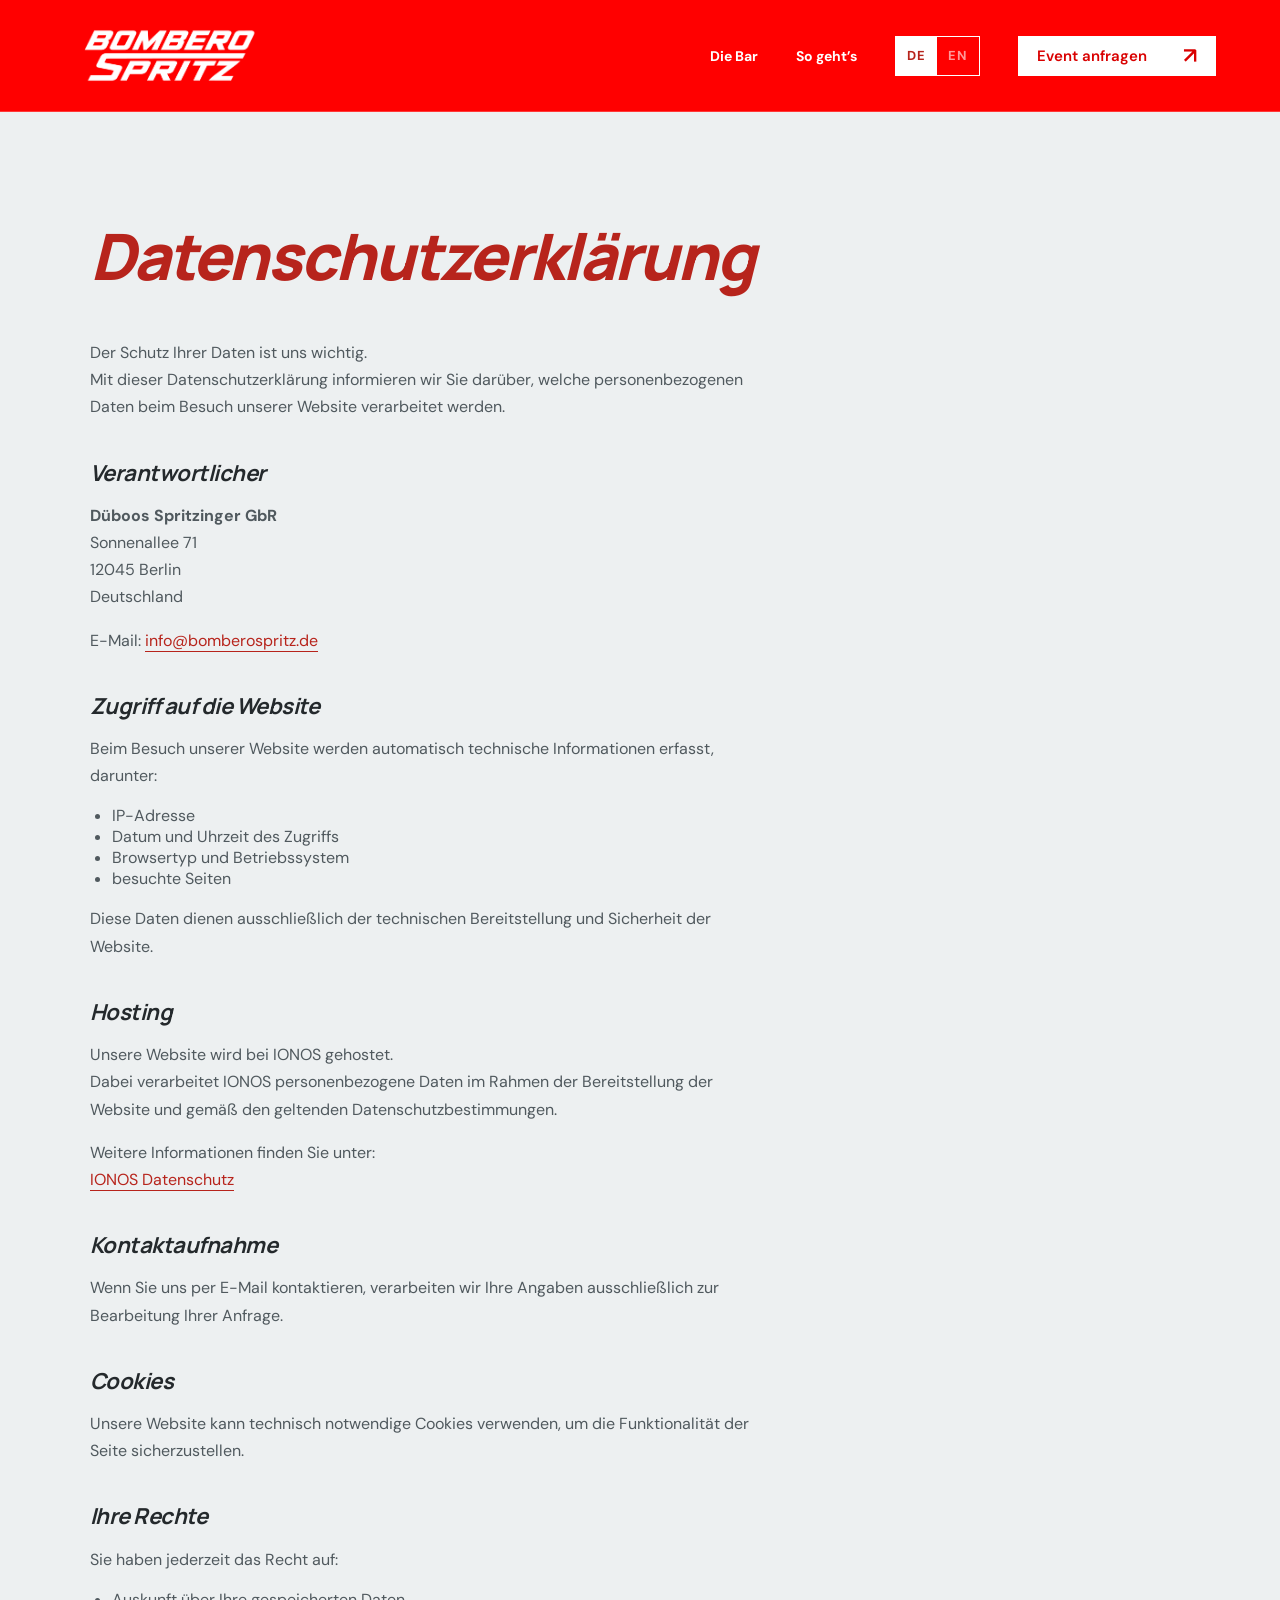
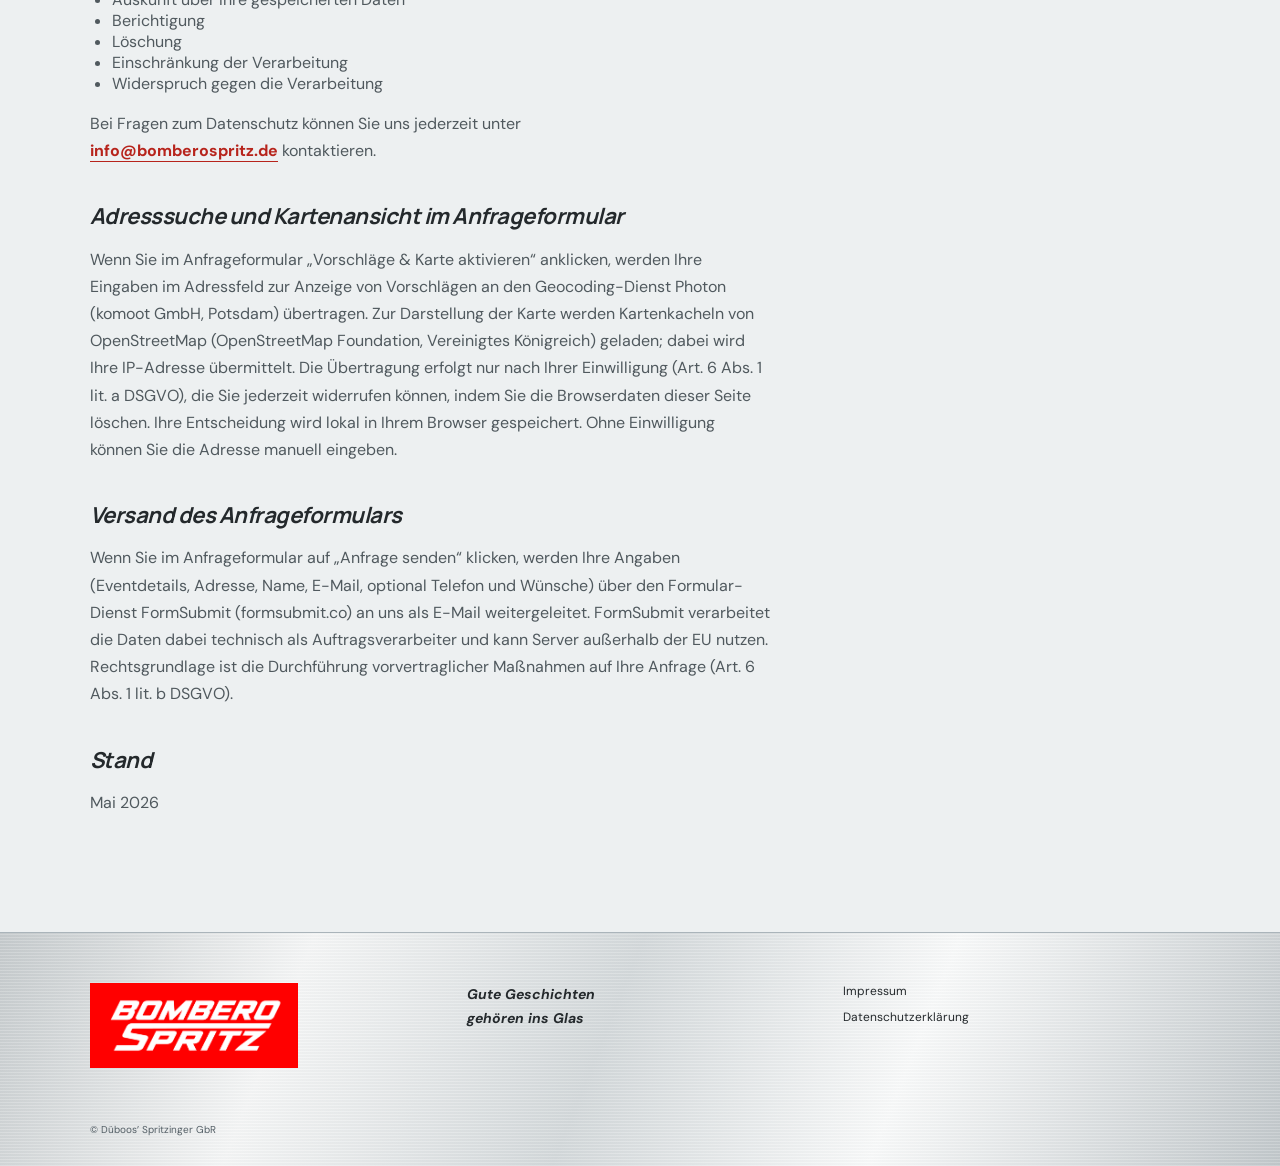
==== datenschutz.html @ acf0a29e "Initial commit: Bombero Spritz website Co-authored-by: Copilot <223556219+Copilot@users.noreply.gith" ====
<!doctype html>
<html lang="de">

<head>
    <meta charset="utf-8">
    <meta name="viewport" content="width=device-width,initial-scale=1">
    <title>
        Datenschutzerklärung — Bombero Spritz
    </title>
    <meta name="description" content="Datenschutzerklärung von Bombero Spritz, Düboos Spritzinger GbR, Berlin.">
    <link rel="stylesheet" href="style.css">
</head>

<body>
    <header>
        <a class="brand" href="index.html" aria-label="Bombero Spritz Startseite"><img src="assets/logo.png" alt="Bombero Spritz" width="911" height="371"></a>
        <nav aria-label="Hauptnavigation">
            <a href="index.html#bar">Die Bar</a><a href="index.html#ablauf">So geht’s</a><div class="lang-switch" role="group" aria-label="Sprache / Language"><button type="button" data-lang="de" lang="de" aria-pressed="true">DE</button><button type="button" data-lang="en" lang="en" aria-pressed="false">EN</button></div><a class="button small" href="index.html#event">Event anfragen <span>↗</span></a>
        </nav>
    </header>
    <main>
        <section class="legal section">
            <h1>
                Datenschutzerklärung
            </h1>
            <p>
                Der Schutz Ihrer Daten ist uns wichtig.<br>Mit dieser Datenschutzerklärung informieren wir Sie darüber, welche personenbezogenen Daten beim Besuch unserer Website verarbeitet werden.
            </p>
            <h2>
                Verantwortlicher
            </h2>
            <p data-i18n-skip>
                <strong>Düboos Spritzinger GbR</strong><br>Sonnenallee 71<br>12045 Berlin<br>Deutschland
            </p>
            <p>
                E-Mail: <a href="mailto:info@bomberospritz.de" data-i18n-skip>info@bomberospritz.de</a>
            </p>
            <h2>
                Zugriff auf die Website
            </h2>
            <p>
                Beim Besuch unserer Website werden automatisch technische Informationen erfasst, darunter:
            </p>
            <ul>
                <li>IP-Adresse</li>
                <li>Datum und Uhrzeit des Zugriffs</li>
                <li>Browsertyp und Betriebssystem</li>
                <li>besuchte Seiten</li>
            </ul>
            <p>
                Diese Daten dienen ausschließlich der technischen Bereitstellung und Sicherheit der Website.
            </p>
            <h2>
                Hosting
            </h2>
            <p>
                Unsere Website wird bei IONOS gehostet.<br>Dabei verarbeitet IONOS personenbezogene Daten im Rahmen der Bereitstellung der Website und gemäß den geltenden Datenschutzbestimmungen.
            </p>
            <p>
                Weitere Informationen finden Sie unter:<br><a href="https://www.ionos.de/terms-gtc/datenschutzerklaerung/" target="_blank" rel="noopener">IONOS Datenschutz</a>
            </p>
            <h2>
                Kontaktaufnahme
            </h2>
            <p>
                Wenn Sie uns per E-Mail kontaktieren, verarbeiten wir Ihre Angaben ausschließlich zur Bearbeitung Ihrer Anfrage.
            </p>
            <h2>
                Cookies
            </h2>
            <p>
                Unsere Website kann technisch notwendige Cookies verwenden, um die Funktionalität der Seite sicherzustellen.
            </p>
            <h2>
                Ihre Rechte
            </h2>
            <p>
                Sie haben jederzeit das Recht auf:
            </p>
            <ul>
                <li>Auskunft über Ihre gespeicherten Daten</li>
                <li>Berichtigung</li>
                <li>Löschung</li>
                <li>Einschränkung der Verarbeitung</li>
                <li>Widerspruch gegen die Verarbeitung</li>
            </ul>
            <p>
                Bei Fragen zum Datenschutz können Sie uns jederzeit unter<br><strong><a href="mailto:info@bomberospritz.de" data-i18n-skip>info@bomberospritz.de</a></strong> kontaktieren.
            </p>
            <h2>
                Adresssuche und Kartenansicht im Anfrageformular
            </h2>
            <p>
                Wenn Sie im Anfrageformular „Vorschläge &amp; Karte aktivieren“ anklicken, werden Ihre Eingaben im Adressfeld zur Anzeige von Vorschlägen an den Geocoding-Dienst Photon (komoot GmbH, Potsdam) übertragen. Zur Darstellung der Karte werden Kartenkacheln von OpenStreetMap (OpenStreetMap Foundation, Vereinigtes Königreich) geladen; dabei wird Ihre IP-Adresse übermittelt. Die Übertragung erfolgt nur nach Ihrer Einwilligung (Art. 6 Abs. 1 lit. a DSGVO), die Sie jederzeit widerrufen können, indem Sie die Browserdaten dieser Seite löschen. Ihre Entscheidung wird lokal in Ihrem Browser gespeichert. Ohne Einwilligung können Sie die Adresse manuell eingeben.
            </p>
            <h2>
                Versand des Anfrageformulars
            </h2>
            <p>
                Wenn Sie im Anfrageformular auf „Anfrage senden“ klicken, werden Ihre Angaben (Eventdetails, Adresse, Name, E-Mail, optional Telefon und Wünsche) über den Formular-Dienst FormSubmit (formsubmit.co) an uns als E-Mail weitergeleitet. FormSubmit verarbeitet die Daten dabei technisch als Auftragsverarbeiter und kann Server außerhalb der EU nutzen. Rechtsgrundlage ist die Durchführung vorvertraglicher Maßnahmen auf Ihre Anfrage (Art. 6 Abs. 1 lit. b DSGVO).
            </p>
            <h2>
                Stand
            </h2>
            <p>
                Mai 2026
            </p>
        </section>
    </main>
    <footer>
        <a class="brand" href="index.html"><img src="assets/logo.png" alt="Bombero Spritz" width="911" height="371"></a>
        <p>
            Gute Geschichten<br>gehören ins Glas
        </p>
        <div class="footer-links"><a href="impressum.html">Impressum</a><a href="datenschutz.html">Datenschutzerklärung</a></div><small>© Düboos’ Spritzinger GbR</small>
    </footer>
    <script src="i18n.js"></script>
</body>

</html>
---- style.css ----
@import url('https://fonts.googleapis.com/css2?family=DM+Sans:wght@400;500;600;700&family=Manrope:wght@500;600;700;800&display=swap');
:root {
  --red: #ba3227;
  --cream: #f6f3ea;
  --ink: #292923;
  --line: #d8d5cc;
}

* {
  box-sizing: border-box;
}

html {
  scroll-behavior: smooth;
  scroll-padding-top: 100px;
}

body {
  margin: 0;
  background: var(--cream);
  color: var(--ink);
  font-family: 'DM Sans', Arial, sans-serif;
}

a {
  color: inherit;
  text-decoration: none;
}

button, input, select, textarea {
  font: inherit;
}

button, a, input, select, textarea, summary {
  -webkit-tap-highlight-color: transparent;
}

a:focus-visible, button:focus-visible, summary:focus-visible {
  outline: 3px solid #276d89;
  outline-offset: 6px;
}

header {
  height: 104px;
  display: flex;
  align-items: center;
  justify-content: space-between;
  padding: 0 5%;
  border-bottom: 1px solid var(--line);
}

.brand {
  font-family: Georgia, serif;
  font-size: 38px;
  letter-spacing: -2px;
  font-weight: bold;
  color: var(--red);
  line-height: .85;
}

.brand span {
  display: block;
  font-family: 'DM Sans', sans-serif;
  font-size: 10px;
  letter-spacing: 3px;
  margin-top: 12px;
  text-align: center;
}

nav {
  display: flex;
  align-items: center;
  gap: 38px;
  font-size: 14px;
}

.button {
  display: inline-flex;
  gap: 36px;
  justify-content: space-between;
  align-items: center;
  padding: 18px 24px;
  background: var(--red);
  color: white;
  border: 0;
  cursor: pointer;
  font-weight: 600;
  font-size: 15px;
  transition: background .2s;
}

.button:hover {
  background: #93271e;
}

.button span {
  font-size: 22px;
  line-height: 1;
}

.button.small {
  padding: 14px 18px;
}

.hero {
  display: grid;
  grid-template-columns: 1fr 1fr;
  min-height: 660px;
}

.hero-copy {
  padding: 64px 8% 52px 10%;
}

.eyebrow {
  font-size: 11px;
  letter-spacing: 2px;
  font-weight: 700;
  margin: 0 0 28px;
}

.hero h1 {
  font-family: 'Manrope', Arial, sans-serif;
  font-size: clamp(48px,5.2vw,83px);
  letter-spacing: -4px;
  font-weight: 600;
  line-height: 1.05;
  margin: 0 0 30px;
  color: var(--red);
}

em {
  font-family: Georgia, serif;
  font-weight: 400;
}

.intro {
  line-height: 1.7;
  font-size: 16px;
  margin-bottom: 28px;
}

.note {
  font-size: 11px;
  margin-top: 22px;
  letter-spacing: 1px;
}

.hero-photo {
  position: relative;
  min-height: 620px;
  overflow: hidden;
}

.hero-photo>img {
  width: 100%;
  height: 100%;
  position: absolute;
  object-fit: cover;
  object-position: 52% center;
  border: 1px solid #000;
}

.photo-label {
  position: absolute;
  bottom: 28px;
  left: 28px;
  color: white;
  letter-spacing: 2px;
  line-height: 1.6;
  font-size: 10px;
  text-shadow: 0 1px 8px #000;
  background: #2728209c;
  padding: 12px;
}

.roundel {
  position: absolute;
  top: 32px;
  right: 30px;
  width: 108px;
  height: 108px;
  display: flex;
  flex-direction: column;
  align-items: center;
  justify-content: center;
  border-radius: 50%;
  background: var(--cream);
  color: var(--red);
  transform: rotate(13deg);
  font-size: 12px;
  letter-spacing: 1px;
}

.ticker {
  overflow: hidden;
  white-space: nowrap;
  padding: 22px 0;
  background: var(--red);
  color: var(--cream);
  font-size: 20px;
  letter-spacing: 2px;
  font-weight: 600;
}

.ticker span {
  margin: 0 40px;
}

.section {
  padding: 100px 7%;
}

h2 {
  font-family: Manrope, Arial, sans-serif;
  font-size: clamp(34px,3.8vw,56px);
  letter-spacing: -2px;
  line-height: 1.15;
  font-weight: 600;
  margin: 0 0 30px;
}

h3 {
  font-size: 23px;
  letter-spacing: -.6px;
  font-weight: 500;
}

p {
  line-height: 1.7;
}

.story {
  display: grid;
  grid-template-columns: 1fr 1fr;
  gap: 10%;
  align-items: center;
}

.story-photo {
  height: 490px;
  overflow: hidden;
}

.story-photo img {
  height: 100%;
  width: 100%;
  object-fit: cover;
}

.story p:not(.eyebrow) {
  max-width: 480px;
  color: #5b5b52;
}

.text-link {
  display: inline-flex;
  gap: 40px;
  margin-top: 20px;
  border-bottom: 1px solid var(--red);
  padding-bottom: 8px;
  color: var(--red);
}

.process {
  background: #eae8de;
}

.section-heading {
  display: flex;
  justify-content: space-between;
  align-items: start;
}

.section-heading h2 {
  width: 54%;
}

.steps {
  display: grid;
  grid-template-columns: repeat(3,1fr);
  gap: 48px;
  margin-top: 32px;
}

.steps article {
  border-top: 1px solid #b7b8ac;
  padding-top: 24px;
}

.steps article>span {
  font-size: 10px;
  letter-spacing: 1.5px;
  color: var(--red);
}

.steps p {
  font-size: 14px;
  color: #5b5b52;
  max-width: 280px;
}

.booking {
  display: grid;
  grid-template-columns: .85fr 1.15fr;
  gap: 9%;
  background: var(--red);
  color: var(--cream);
}

.booking h2 {
  font-size: clamp(48px,5vw,76px);
}

.booking-intro>p:not(.eyebrow) {
  max-width: 340px;
}

.contact {
  margin-top: 60px;
  display: flex;
  flex-direction: column;
  gap: 12px;
}

.contact span {
  font-size: 10px;
  letter-spacing: 1.5px;
}

.contact a {
  font-size: 16px;
}

form {
  background: var(--cream);
  padding: 36px;
  color: var(--ink);
  align-self: start;
}

.form-top {
  display: flex;
  justify-content: space-between;
  gap: 12px;
  font-size: 10px;
  border-bottom: 1px solid var(--line);
  padding-bottom: 20px;
}

.form-top span:first-child {
  letter-spacing: 1.5px;
  color: var(--red);
}

form h3 {
  margin: 26px 0;
}

.fields {
  display: grid;
  grid-template-columns: 1fr 1fr;
  gap: 20px;
}

label {
  display: block;
  font-size: 12px;
  font-weight: 600;
  margin-bottom: 20px;
}

.fields label {
  margin-bottom: 0;
}

input, select, textarea {
  display: block;
  width: 100%;
  margin-top: 9px;
  border: 1px solid #c9c8bd;
  background: transparent;
  border-radius: 0;
  color: var(--ink);
  padding: 13px 10px;
  font-size: 14px;
}

input:focus, select:focus, textarea:focus {
  outline: 2px solid var(--red);
  outline-offset: 1px;
}

textarea {
  resize: vertical;
}

form .fields+label {
  margin-top: 22px;
}

.optional {
  font-weight: 400;
  color: #75756b;
}

.full {
  grid-column: 1/-1;
}

form .button {
  width: 100%;
  font-size: 13px;
  padding: 16px 18px;
}

.form-note {
  font-size: 11px;
  color: #626258;
  line-height: 1.7;
  margin: 16px 0 0;
}

.back {
  display: block;
  border: 0;
  background: none;
  color: var(--red);
  padding: 20px 0 0;
  cursor: pointer;
  font-size: 12px;
}

.summary {
  padding: 16px;
  background: #eae8de;
  font-size: 13px;
  line-height: 1.7;
  margin-top: 24px;
  white-space: pre-line;
}

#step-two .button {
  margin-top: 20px;
}

#status {
  font-size: 12px;
}

[hidden] {
  display: none!important;
}

.faq {
  display: grid;
  grid-template-columns: 1fr 2fr;
  gap: 40px;
}

.faq details {
  border-bottom: 1px solid var(--line);
  padding: 22px 0;
}

.faq details:first-child {
  border-top: 1px solid var(--line);
}

summary {
  cursor: pointer;
  font-size: 18px;
}

.faq details p {
  font-size: 14px;
  max-width: 650px;
  color: #626258;
}

footer {
  border-top: 1px solid var(--line);
  padding: 50px 7% 30px;
  display: grid;
  grid-template-columns: 1fr 1fr 1fr;
  gap: 30px;
  align-items: start;
}

footer p {
  margin: 0;
  font-size: 14px;
}

footer>a:not(.brand) {
  font-size: 12px;
}

footer small {
  grid-column: 1/-1;
  font-size: 10px;
  color: #77776d;
  margin-top: 25px;
}

@media (min-width:1600px) {
  body {
    max-width: 1800px;
    margin: auto;
  }
}

@media (max-width:800px) {
  header {
    height: 84px;
    padding: 0 6%;
  }
  .brand {
    font-size: 30px;
  }
  nav {
    gap: 10px;
  }
  nav>a:not(.button) {
    display: none;
  }
  .button.small {
    font-size: 12px;
    padding: 12px;
    gap: 15px;
  }
  .hero {
    grid-template-columns: 1fr;
  }
  .hero-copy {
    padding: 45px 7%;
  }
  .hero h1 {
    font-size: 58px;
    letter-spacing: -3px;
  }
  .hero-photo {
    min-height: 460px;
  }
  .hero-photo>img {
    object-position: center;
  }
  .section {
    padding: 65px 7%;
  }
  .story {
    grid-template-columns: 1fr;
    gap: 36px;
  }
  .story-photo {
    height: 380px;
  }
  .story h2 {
    font-size: 37px;
  }
  .section-heading {
    display: block;
  }
  .section-heading h2 {
    width: 100%;
  }
  .steps {
    grid-template-columns: 1fr;
    gap: 24px;
  }
  .steps p {
    max-width: none;
  }
  .booking {
    grid-template-columns: 1fr;
    gap: 40px;
  }
  .booking h2 {
    font-size: 56px;
  }
  .contact {
    margin-top: 30px;
  }
  form {
    padding: 25px;
  }
  .faq {
    grid-template-columns: 1fr;
    gap: 0;
  }
  footer {
    grid-template-columns: 1fr 1fr;
  }
  footer>a:not(.brand) {
    grid-column: 1/-1;
  }
  .fields {
    gap: 16px 12px;
  }
  .form-top {
    font-size: 9px;
  }
  .ticker {
    font-size: 15px;
  }
  .eyebrow {
    font-size: 10px;
  }
  .intro br {
    display: none;
  }
}

@media (prefers-reduced-motion:reduce) {
  html {
    scroll-behavior: auto;
  }
  * {
    transition: none!important;
  }
}

/* Stainless steel and fire-engine enamel */
:root {
  --red: #b7241c;
  --cream: #f1f2f2;
  --ink: #24292c;
  --line: #bdc2c5;
  --steel: repeating-linear-gradient(0deg,rgba(255,255,255,.16) 0,rgba(255,255,255,.16) 1px,rgba(52,65,73,.025) 1px,rgba(52,65,73,.025) 3px), linear-gradient(112deg,#c6cbcd 0%,#f5f6f6 23%,#d4d9db 47%,#f9fafa 70%,#c2c8cb 100%);
}

body {
  background: #edf0f1;
}

header {
  height: 112px;
  background: var(--steel);
  border-bottom: 1px solid #a7afb3;
  box-shadow: 0 1px 0 #fff inset;
}

.brand {
  display: block;
  width: 190px;
  line-height: 0;
  letter-spacing: normal;
}

.brand img {
  display: block;
  width: 100%;
  height: auto;
}

.hero-copy {
  background: var(--steel);
  border-bottom: 1px solid #b4bdc2;
}

.hero h1 {
  font-weight: 700;
  letter-spacing: -3.8px;
  color: #ac211b;
}

em {
  font-family: 'Manrope', Arial, sans-serif;
  font-style: normal;
  font-weight: 700;
}

.button {
  background: linear-gradient(170deg,#ce3026,#a91e18);
  border: 1px solid #9c201b;
  box-shadow: inset 0 1px 0 #ffffff38, 0 2px 3px #20252914;
}

.button:hover {
  background: linear-gradient(170deg,#b12620,#8e1a15);
}

.roundel {
  border-radius: 4px;
  width: 106px;
  height: 106px;
  background: var(--steel);
  color: #a31e18;
  border: 1px solid #a6adb0;
  transform: rotate(0);
  box-shadow: 0 5px 18px #0002, inset 0 0 0 5px #ffffff45;
  font-weight: 700;
  font-size: 11px;
}

.photo-label {
  background: #242a2cdd;
  border: 1px solid #ffffff50;
}

.ticker {
  background: linear-gradient(180deg,#c02b22,#a71f19);
  border-top: 1px solid #de5449;
  border-bottom: 1px solid #8f1d18;
  font-size: 16px;
  padding: 20px 0;
}

.story {
  background: #f2f4f4;
}

.story-photo {
  padding: 8px;
  background: var(--steel);
  box-shadow: 0 0 0 1px #b9c1c5, 0 12px 32px #22292e14;
}

.story p:not(.eyebrow), .steps p, .faq details p {
  color: #50595e;
}

.process {
  background: var(--steel);
  border-top: 1px solid #b6bec2;
  border-bottom: 1px solid #aeb6bb;
}

.steps article {
  border-color: #9da9b0;
}

.booking {
  background: linear-gradient(125deg,#a21d18,#c82e24 60%,#aa211b);
  border-top: 1px solid #e44c42;
}

.booking h2 {
  font-weight: 600;
}

.booking h2 em {
  color: #e5e9eb;
}

.booking form {
  background: var(--steel);
  border: 1px solid #fff9;
  box-shadow: 0 18px 45px #49120f40, inset 0 0 0 6px #ffffff38;
}

.form-top {
  border-color: #adb7bc;
}

.summary {
  background: #e2e7e9;
  border: 1px solid #bbc5cb;
  box-shadow: inset 0 1px 3px #35404b0c;
}

input, select, textarea {
  background: #fafbfb;
  border-color: #a9b4ba;
  box-shadow: inset 0 1px 2px #2636400d;
}

.optional, .form-note {
  color: #535f66;
}

.faq {
  background: #f0f3f4;
}

footer {
  background: var(--steel);
  border-top: 1px solid #aab4ba;
}

footer small {
  color: #535e65;
}

.text-link {
  font-weight: 600;
}

.contact span {
  color: #f2d5d3;
}

@media (max-width:800px) {
  header {
    height: 94px;
  }
  .brand {
    width: 150px;
  }
  .hero h1 {
    font-size: 55px;
    letter-spacing: -3px;
  }
  .hero-copy {
    padding: 42px 7%;
  }
  .booking form {
    padding: 26px;
  }
  .button.small {
    padding: 12px 10px;
    gap: 12px;
  }
  footer .brand {
    width: 160px;
  }
}

@media (max-width:380px) {
  .brand {
    width: 128px;
  }
  .hero h1 {
    font-size: 47px;
  }
  .button.small {
    font-size: 11px;
  }
}

/* Original logo direction: vivid red, white, forward-leaning type. */
header {
  background: #ff0000;
  border-bottom: 1px solid #ffffff38;
  box-shadow: none;
  color: #fff;
}

.brand {
  width: 208px;
}

nav>a:not(.button) {
  font-weight: 700;
}

header .button {
  background: #fff;
  color: #d90000;
  border-color: #fff;
  box-shadow: none;
}

header .button:hover {
  background: #e9edef;
}

.hero-copy {
  background: #ff0000;
  color: #fff;
  border-bottom: 0;
}

.hero h1 {
  color: #fff;
  text-transform: uppercase;
  font-family: 'Manrope', Arial, sans-serif;
  font-weight: 800;
  font-style: italic;
  font-size: clamp(40px,4.25vw,68px);
  letter-spacing: -2.5px;
  line-height: 1.08;
}

.hero .button {
  background: #fff;
  color: #d90000;
  border: 1px solid #fff;
  box-shadow: none;
}

.hero .button:hover {
  background: #e9edef;
}

.hero .eyebrow {
  color: #fff;
}

.hero .note {
  color: #fff;
}

.ticker {
  background: #d90000;
  border-top: 1px solid #ffffff38;
  border-bottom: 0;
  font-style: italic;
  font-weight: 800;
}

.section h2 {
  font-weight: 800;
  font-style: italic;
}

.booking {
  background: #e50909;
}

.booking h2 em {
  color: #fff;
}

footer .brand {
  background: #ff0000;
}

footer>p {
  font-style: italic;
  font-weight: 700;
}

@media (max-width:800px) {
  .brand {
    width: 165px;
  }
  .hero h1 {
    font-size: clamp(36px,7vw,55px);
    letter-spacing: -1.8px;
  }
  .hero-copy {
    padding: 42px 7% 48px;
  }
  header {
    height: 98px;
  }
}

@media (max-width:380px) {
  .brand {
    width: 135px;
  }
  .hero h1 {
    font-size: 34px;
  }
}

/* Cohesive event photography */
.hero-photo>img {
  object-position: 50% center;
}

.hero-photo {
  min-height: 660px;
}

.story-photo {
  height: 540px;
}

.story-photo img {
  object-position: 50% 50%;
}

.event-gallery {
  padding-top: 32px;
  background: #f2f4f4;
}

.gallery-heading {
  display: flex;
  justify-content: space-between;
  align-items: end;
  gap: 50px;
  margin-bottom: 38px;
}

.gallery-heading h2 {
  margin-bottom: 0;
}

.gallery-heading>p {
  max-width: 360px;
  color: #50595e;
  margin-bottom: 4px;
}

.photo-grid {
  display: grid;
  grid-template-columns: repeat(4,minmax(0,1fr));
  gap: 18px;
}

.photo-grid figure {
  margin: 0;
  min-width: 0;
}

.photo-grid a {
  display: block;
  overflow: hidden;
  background: #d5d9da;
}

.photo-grid img {
  display: block;
  width: 100%;
  height: auto;
  aspect-ratio: 3/4;
  object-fit: cover;
  transition: transform .35s;
}

.photo-grid a:hover img {
  transform: scale(1.035);
}

.photo-grid figcaption {
  font-size: 10px;
  letter-spacing: 1px;
  text-transform: uppercase;
  padding-top: 15px;
  line-height: 1.6;
  color: #50595e;
}

@media (max-width:1000px) {
  .photo-grid {
    grid-template-columns: repeat(2,minmax(0,1fr));
    gap: 26px 18px;
  }
}

@media (max-width:800px) {
  .hero-photo {
    min-height: 0;
    aspect-ratio: 1.17;
  }
  .hero-photo>img {
    object-fit: cover;
  }
  .story-photo {
    height: 460px;
  }
  .gallery-heading {
    display: block;
  }
  .gallery-heading>p {
    margin-top: 24px;
    max-width: 100%;
  }
  .event-gallery {
    padding-top: 20px;
  }
  .photo-grid figcaption {
    font-size: 9px;
    letter-spacing: .5px;
  }
}

@media (prefers-reduced-motion:reduce) {
  .photo-grid img {
    transition: none;
  }
}

.checkline {
  display: flex;
  align-items: flex-start;
  gap: 12px;
  margin: 24px 0;
  cursor: pointer;
  font-size: 14px;
}

.checkline input {
  width: 20px;
  height: 20px;
  margin: 1px 0 0;
  accent-color: var(--red);
  box-shadow: none;
}

.checkline small {
  font-size: 11px;
  font-weight: 400;
}

.quantity-row {
  display: flex;
  align-items: center;
  justify-content: space-between;
  gap: 14px;
  padding: 20px 0;
  border-bottom: 1px solid #b6c0c6;
}

.quantity-row label {
  margin: 0 0 6px;
  font-size: 14px;
}

.quantity-row small {
  font-size: 11px;
  color: #535f66;
  display: block;
}

.quantity-control {
  display: flex;
  flex-shrink: 0;
  align-items: center;
}

.quantity-control input {
  width: 64px;
  text-align: center;
  margin: 0;
  height: 42px;
  padding: 4px;
  border-left: 0;
  border-right: 0;
  appearance: textfield;
  -moz-appearance: textfield;
}

.quantity-control input::-webkit-inner-spin-button {
  appearance: none;
}

.quantity-control button {
  height: 42px;
  width: 36px;
  border: 1px solid #a9b4ba;
  background: #fff;
  font-size: 22px;
  color: #b7241c;
  cursor: pointer;
}

.quantity-control button:disabled {
  opacity: .35;
  cursor: default;
}

.quantity-control input:disabled {
  opacity: .5;
}

.bubble-select {
  margin: 24px 0 0;
}

.included {
  padding: 16px;
  background: #e1e8e1;
  font-size: 13px;
}

#reset-quantities {
  padding: 8px 0 24px;
}

#plan-next {
  margin-top: 8px;
}

@media (max-width:420px) {
  .quantity-row {
    align-items: flex-start;
    flex-direction: column;
    gap: 10px;
  }
  .quantity-control {
    align-self: flex-end;
  }
  .quantity-row label {
    font-size: 13px;
  }
}

/* Hero photo: crop the sky, not the van; slimmer on wide and small screens */
.hero-photo>img {
  object-position: 50% 100%;
}

@media (min-width:801px) {
  .hero {
    grid-template-columns: minmax(0,1fr) minmax(0,min(50%,540px));
  }
}

@media (max-width:800px) {
  .hero-photo {
    aspect-ratio: 4/5;
    width: min(100%,420px);
    margin: 0 auto;
  }
  .hero-photo>img {
    object-position: 50% 100%;
  }
}

/* Language switch */
.lang-switch {
  display: inline-flex;
  border: 1px solid currentColor;
}

.lang-switch button {
  border: 0;
  background: transparent;
  color: inherit;
  cursor: pointer;
  font-size: 13px;
  font-weight: 700;
  letter-spacing: 1px;
  padding: 8px 11px;
  opacity: .6;
  transition: opacity .2s, background .2s, color .2s;
}

.lang-switch button:hover {
  opacity: 1;
}

.lang-switch button[aria-pressed="true"] {
  opacity: 1;
  background: #fff;
  color: var(--red);
}

.lang-switch button:focus-visible {
  outline: 3px solid #276d89;
  outline-offset: 3px;
}

@media (max-width:800px) {
  .lang-switch button {
    font-size: 12px;
    padding: 8px 9px;
  }
}

/* Impressum */
.legal {
  max-width: 900px;
  min-height: 50vh;
}

.legal h1 {
  font-family: Manrope, Arial, sans-serif;
  font-size: clamp(38px,5vw,64px);
  letter-spacing: -2px;
  font-weight: 800;
  font-style: italic;
  color: var(--red);
  margin: 0 0 40px;
}

.legal dl {
  margin: 0;
}

.legal dt {
  font-size: 11px;
  letter-spacing: 1.5px;
  font-weight: 700;
  text-transform: uppercase;
  color: #50595e;
  padding-top: 22px;
  border-top: 1px solid var(--line);
}

.legal dd {
  margin: 8px 0 22px;
  font-size: 18px;
}

.legal dd a {
  border-bottom: 1px solid var(--red);
  color: var(--red);
}

.legal h2 {
  font-family: Manrope, Arial, sans-serif;
  font-size: 22px;
  letter-spacing: -.5px;
  font-weight: 700;
  margin: 40px 0 8px;
}

.legal p, .legal li {
  color: #50595e;
  max-width: 680px;
}

.legal ul {
  padding-left: 22px;
  margin: 8px 0 16px;
}

.legal p a, .legal li a {
  color: var(--red);
  border-bottom: 1px solid var(--red);
}

.footer-links {
  display: flex;
  flex-direction: column;
  gap: 10px;
  align-items: flex-start;
}

.footer-links a {
  font-size: 12px;
}

@media (max-width:800px) {
  .footer-links {
    grid-column: 1/-1;
  }
}

/* Header controls share one height */
nav {
  --control-height: 40px;
}

nav .button.small, nav .lang-switch {
  height: var(--control-height);
}

nav .button.small {
  padding-top: 0;
  padding-bottom: 0;
}

nav .lang-switch button {
  padding-top: 0;
  padding-bottom: 0;
}

@media (max-width:800px) {
  nav {
    --control-height: 36px;
  }
}

.event-recap {
  display: flex;
  flex-wrap: wrap;
  gap: 8px;
  list-style: none;
  margin: 0 0 20px;
  padding: 0;
}

.event-recap li {
  padding: 8px 12px;
  font-size: 13px;
  font-weight: 600;
  background: #e2e7e9;
  border: 1px solid #bbc5cb;
}

/* Optional items: quantity row only while ticked */
.option {
  border-bottom: 1px solid #b6c0c6;
}

.option .checkline {
  margin: 16px 0;
}

.option-body {
  padding: 0 0 18px 32px;
}

.option-body .quantity-row {
  padding: 0;
  border-bottom: 0;
}

.option-body .quantity-row label {
  margin: 0;
}

.option-body .bubble-select {
  margin: 0 0 14px;
}

/* Instagram gallery (local images, link only) */
.insta-grid {
  display: grid;
  grid-template-columns: repeat(3, 1fr);
  gap: 8px;
  margin: 0 0 28px;
}

.insta-grid a {
  display: block;
  aspect-ratio: 1;
  overflow: hidden;
}

.insta-grid img {
  width: 100%;
  height: 100%;
  object-fit: cover;
  transition: transform .3s;
}

.insta-grid a:hover img {
  transform: scale(1.04);
}

/* Venue address: suggestions + map */
.venue {
  display: block;
}

.venue>label {
  display: block;
}

.venue-box {
  position: relative;
}

.venue-suggestions {
  position: absolute;
  z-index: 20;
  top: 100%;
  left: 0;
  right: 0;
  margin: 4px 0 0;
  padding: 4px 0;
  list-style: none;
  background: #fff;
  border: 1px solid #b6c0c6;
  box-shadow: 0 10px 28px rgba(0, 0, 0, .15);
}

.venue-suggestions li {
  padding: 10px 14px;
  cursor: pointer;
  font-size: .95rem;
}

.venue-suggestions li:hover,
.venue-suggestions li.active {
  background: #eef1f3;
}

.venue-consent {
  display: flex;
  align-items: center;
  gap: 14px;
  flex-wrap: wrap;
  margin-top: 10px;
  padding: 12px 14px;
  background: #eef1f3;
  font-size: .85rem;
}

.venue-consent p {
  flex: 1 1 260px;
  margin: 0;
}

.venue-map {
  height: 260px;
  margin-top: 12px;
  border: 1px solid #b6c0c6;
  z-index: 0;
}

/* Prevent sideways scrolling from long unbroken text */
.summary,
.event-recap li {
  overflow-wrap: anywhere;
}

.fields>* {
  min-width: 0;
}

/* Clearly visible back buttons on the summary step */
.back-row {
  display: flex;
  flex-wrap: wrap;
  gap: 10px;
  margin-top: 14px;
}

.back-row .back {
  padding: 10px 16px;
  border: 1px solid var(--red);
  font-size: 13px;
  font-weight: 600;
}

.back-row .back:hover {
  background: var(--red);
  color: #fff;
}

#step-one .fields+.button {
  margin-top: 24px;
}

.option-total {
  margin: 4px 0 0;
  font-size: 13px;
  font-weight: 700;
}

/* Readable selects and dropdown options (16px also stops iOS zoom-on-focus) */
select,
select option {
  font-family: inherit;
  font-size: 16px;
  font-weight: 400;
  line-height: 1.4;
  color: #1f2a30;
  background-color: #fff;
}

@media (max-width: 720px) {
  input,
  textarea {
    font-size: 16px;
  }
}

.bubble-select label {
  margin-bottom: 0;
}

.bubble-select select {
  position: static;
  transform: none;
}

/* Hero photo: breathing room so the black frame does not touch the page edge */
.hero-photo>img {
  inset: 32px 40px 32px 16px;
  width: calc(100% - 56px);
  height: calc(100% - 64px);
}

@media (max-width:800px) {
  .hero-photo>img {
    inset: 16px 20px;
    width: calc(100% - 40px);
    height: calc(100% - 32px);
  }
}

.hero-photo .photo-label {
  bottom: 48px;
  left: 32px;
}

@media (max-width:800px) {
  .hero-photo .photo-label {
    bottom: 32px;
    left: 36px;
  }
}

/* Hero photo sits on the red hero background with a slim margin */
.hero-photo {
  background: #ff0000;
}

.hero-photo>img {
  inset: 16px 20px 16px 8px;
  width: calc(100% - 28px);
  height: calc(100% - 32px);
}

.hero-photo .photo-label {
  bottom: 32px;
  left: 20px;
}

@media (max-width:800px) {
  .hero-photo>img {
    inset: 10px 14px;
    width: calc(100% - 28px);
    height: calc(100% - 20px);
  }
  .hero-photo .photo-label {
    bottom: 24px;
    left: 26px;
  }
}

@media (max-width:800px) {
  .hero-photo {
    width: 100%;
    aspect-ratio: auto;
    min-height: 0;
    height: calc(min(100vw - 28px, 420px) * 1.25 + 20px);
  }
  .hero-photo>img {
    inset: 10px 0;
    margin: 0 auto;
    width: min(calc(100% - 28px), 420px);
    height: calc(100% - 20px);
  }
  .hero-photo .photo-label {
    left: max(26px, calc(50% - 210px + 12px));
  }
}
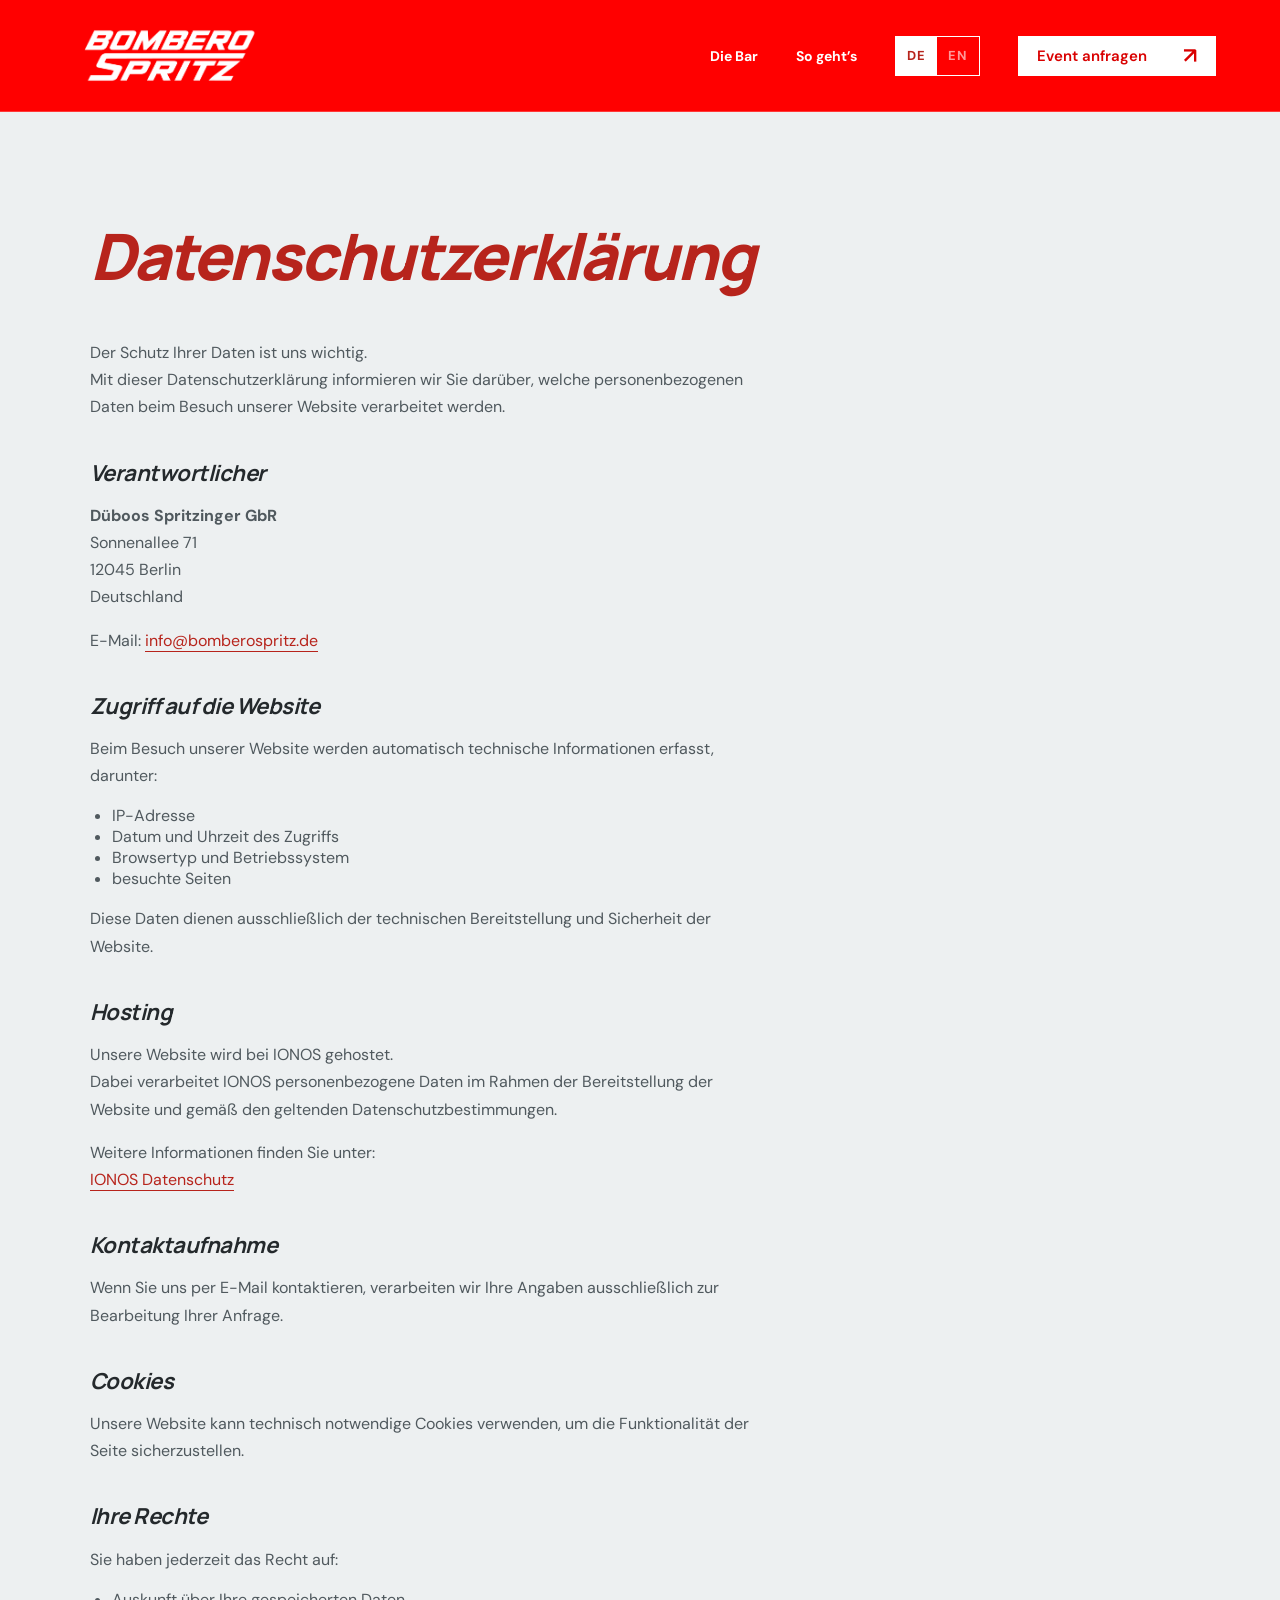
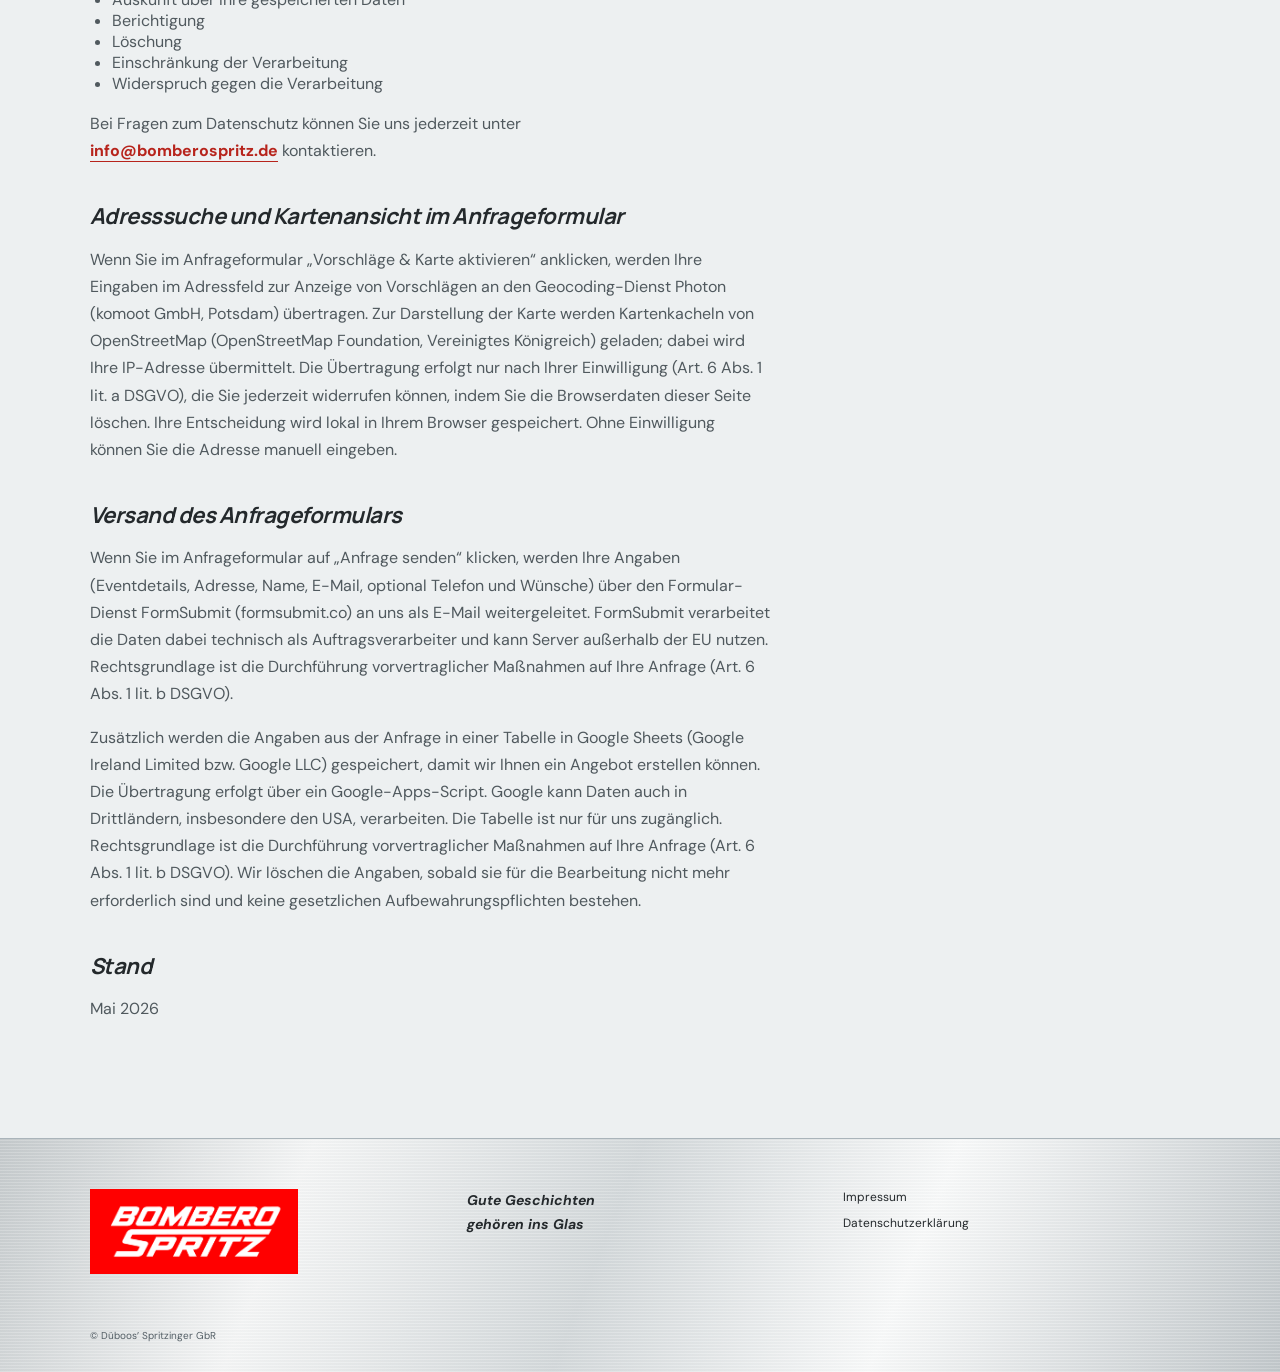
==== commit 74ca1271: "Privacy policy: add Google Sheets storage Co-authored-by: Copilot <223556219+Copilot@users.noreply.g" ====
--- a/datenschutz.html
+++ b/datenschutz.html
@@ -99,6 +99,9 @@
             <p>
                 Wenn Sie im Anfrageformular auf „Anfrage senden“ klicken, werden Ihre Angaben (Eventdetails, Adresse, Name, E-Mail, optional Telefon und Wünsche) über den Formular-Dienst FormSubmit (formsubmit.co) an uns als E-Mail weitergeleitet. FormSubmit verarbeitet die Daten dabei technisch als Auftragsverarbeiter und kann Server außerhalb der EU nutzen. Rechtsgrundlage ist die Durchführung vorvertraglicher Maßnahmen auf Ihre Anfrage (Art. 6 Abs. 1 lit. b DSGVO).
             </p>
+            <p>
+                Zusätzlich werden die Angaben aus der Anfrage in einer Tabelle in Google Sheets (Google Ireland Limited bzw. Google LLC) gespeichert, damit wir Ihnen ein Angebot erstellen können. Die Übertragung erfolgt über ein Google-Apps-Script. Google kann Daten auch in Drittländern, insbesondere den USA, verarbeiten. Die Tabelle ist nur für uns zugänglich. Rechtsgrundlage ist die Durchführung vorvertraglicher Maßnahmen auf Ihre Anfrage (Art. 6 Abs. 1 lit. b DSGVO). Wir löschen die Angaben, sobald sie für die Bearbeitung nicht mehr erforderlich sind und keine gesetzlichen Aufbewahrungspflichten bestehen.
+            </p>
             <h2>
                 Stand
             </h2>
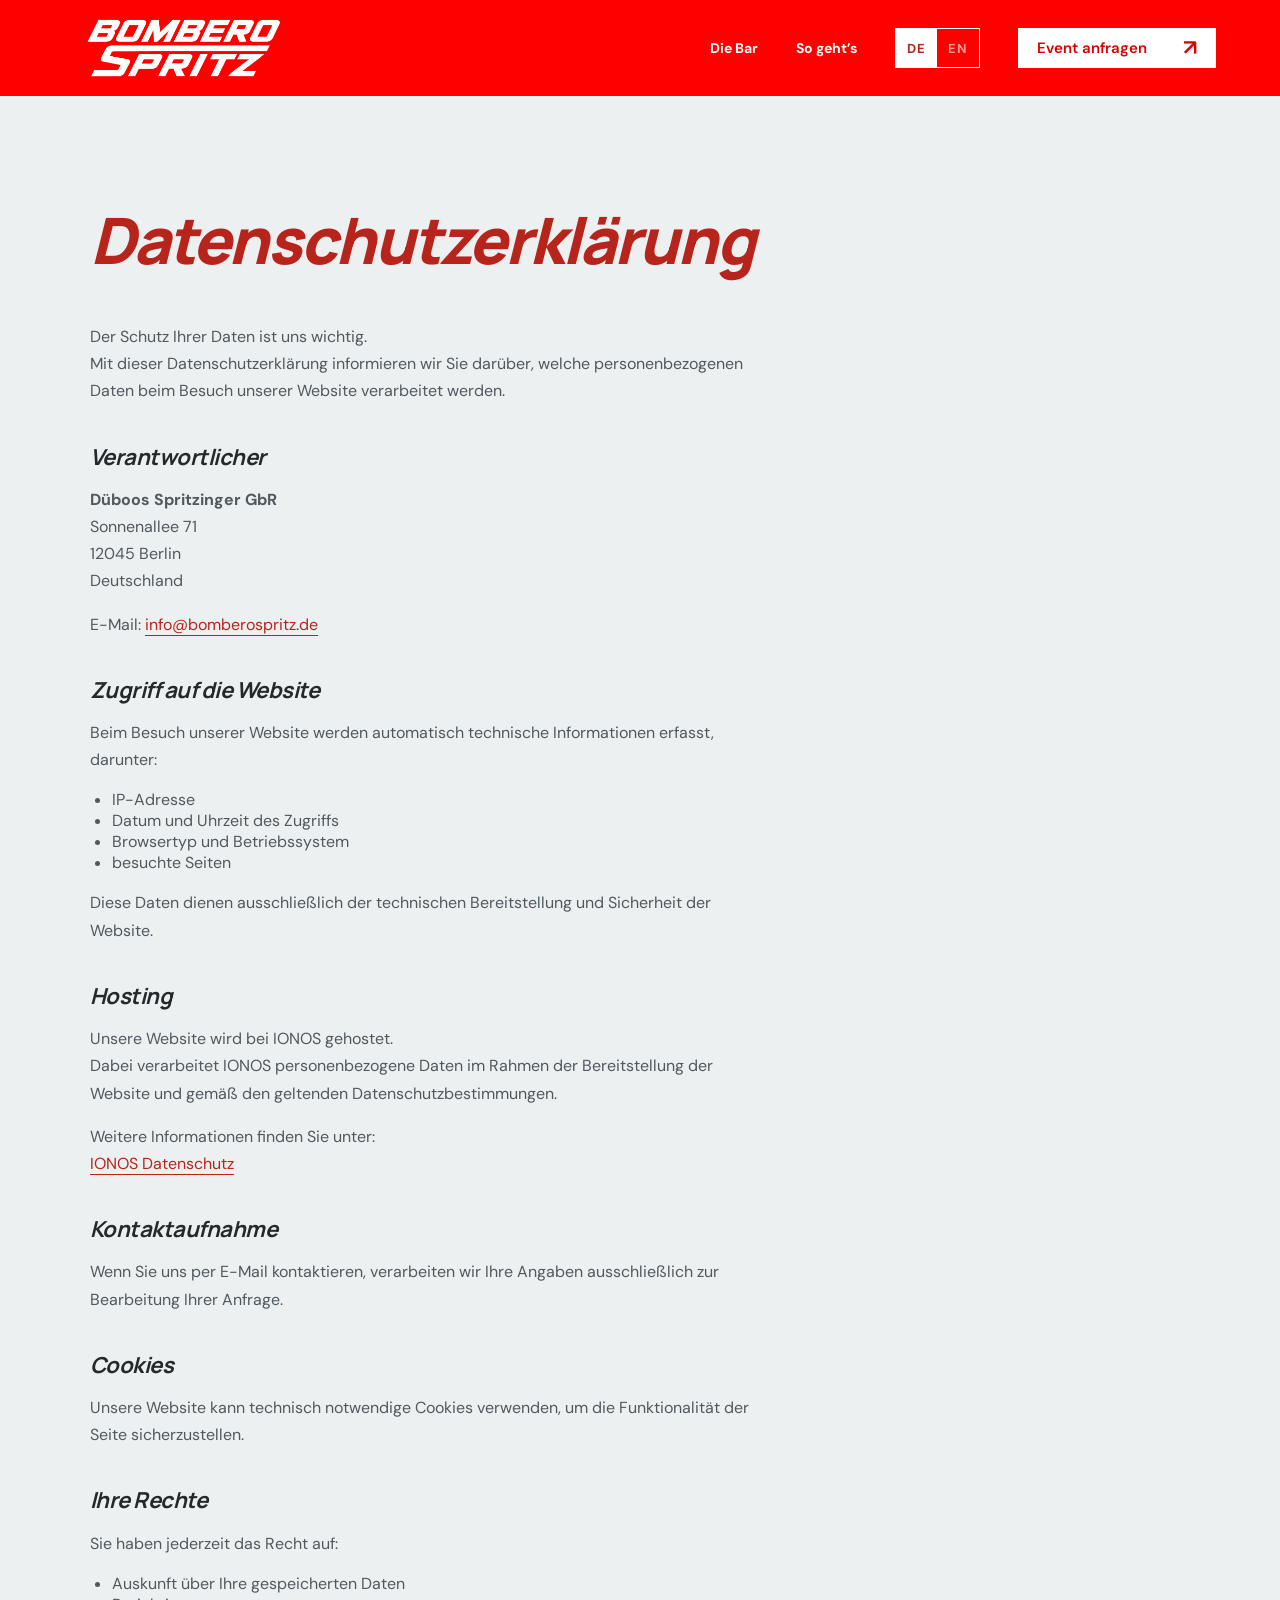
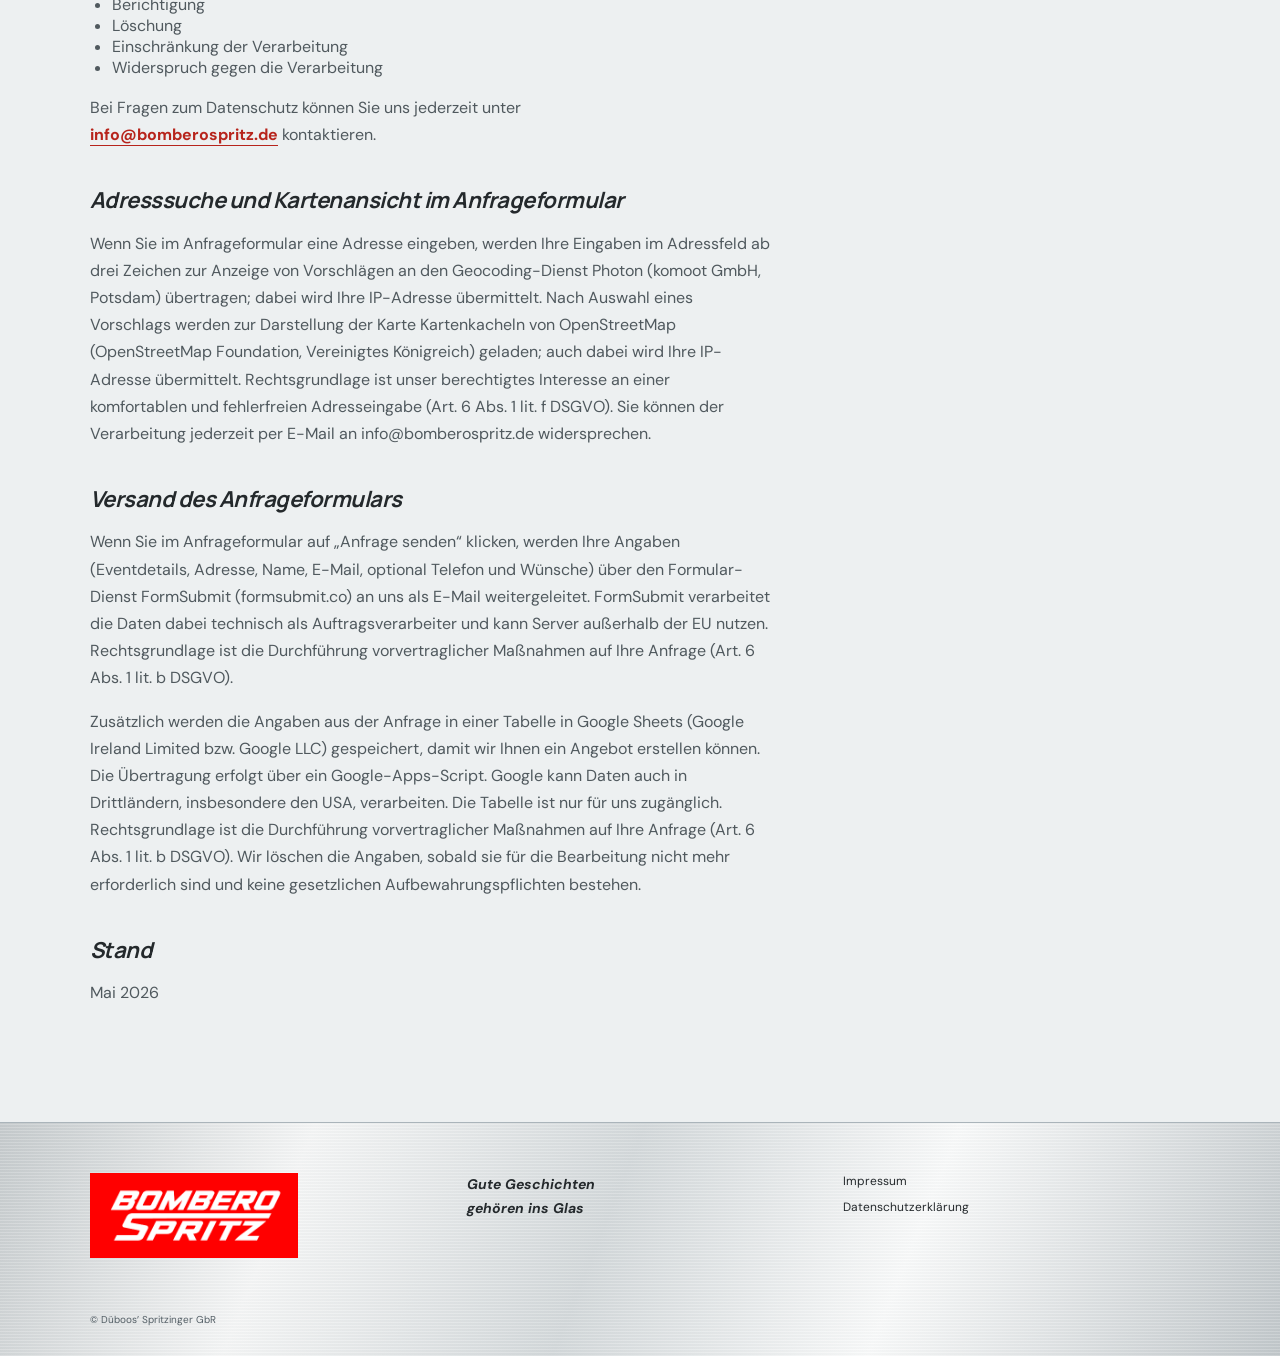
==== commit f565157e: "New hero layout, wide-screen split, automatic address suggestions Co-authored-by: Copilot <223556219" ====
--- a/datenschutz.html
+++ b/datenschutz.html
@@ -91,8 +91,7 @@
                 Adresssuche und Kartenansicht im Anfrageformular
             </h2>
             <p>
-                Wenn Sie im Anfrageformular „Vorschläge &amp; Karte aktivieren“ anklicken, werden Ihre Eingaben im Adressfeld zur Anzeige von Vorschlägen an den Geocoding-Dienst Photon (komoot GmbH, Potsdam) übertragen. Zur Darstellung der Karte werden Kartenkacheln von OpenStreetMap (OpenStreetMap Foundation, Vereinigtes Königreich) geladen; dabei wird Ihre IP-Adresse übermittelt. Die Übertragung erfolgt nur nach Ihrer Einwilligung (Art. 6 Abs. 1 lit. a DSGVO), die Sie jederzeit widerrufen können, indem Sie die Browserdaten dieser Seite löschen. Ihre Entscheidung wird lokal in Ihrem Browser gespeichert. Ohne Einwilligung können Sie die Adresse manuell eingeben.
-            </p>
+                Wenn Sie im Anfrageformular eine Adresse eingeben, werden Ihre Eingaben im Adressfeld ab drei Zeichen zur Anzeige von Vorschlägen an den Geocoding-Dienst Photon (komoot GmbH, Potsdam) übertragen; dabei wird Ihre IP-Adresse übermittelt. Nach Auswahl eines Vorschlags werden zur Darstellung der Karte Kartenkacheln von OpenStreetMap (OpenStreetMap Foundation, Vereinigtes Königreich) geladen; auch dabei wird Ihre IP-Adresse übermittelt. Rechtsgrundlage ist unser berechtigtes Interesse an einer komfortablen und fehlerfreien Adresseingabe (Art. 6 Abs. 1 lit. f DSGVO). Sie können der Verarbeitung jederzeit per E-Mail an info@bomberospritz.de widersprechen.</p>
             <h2>
                 Versand des Anfrageformulars
             </h2>
--- a/style.css
+++ b/style.css
@@ -1454,20 +1454,14 @@
   background: #eef1f3;
 }
 
-.venue-consent {
-  display: flex;
-  align-items: center;
-  gap: 14px;
-  flex-wrap: wrap;
-  margin-top: 10px;
-  padding: 12px 14px;
-  background: #eef1f3;
-  font-size: .85rem;
-}
-
-.venue-consent p {
-  flex: 1 1 260px;
-  margin: 0;
+.venue-hint {
+  margin: 8px 0 0;
+  font-size: .8rem;
+  opacity: .75;
+}
+
+.venue-hint a {
+  text-decoration: underline;
 }
 
 .venue-map {
@@ -1616,3 +1610,236 @@
     left: max(26px, calc(50% - 210px + 12px));
   }
 }
+
+/* Red top bar with full-height logo and language switch only */
+body>header {
+  height: 96px;
+  padding: 0 5%;
+  background: #ff0000;
+  border-bottom: 0;
+}
+
+body>header .brand {
+  width: auto;
+  height: 100%;
+  display: block;
+}
+
+body>header .brand img {
+  width: auto;
+  height: 100%;
+}
+
+/* Hero: framed photo with slogan, intro and call to action on top */
+.stage {
+  background: #ff0000;
+  padding: 0 16px 16px;
+}
+
+.stage-frame {
+  position: relative;
+  height: clamp(480px, 74vh, 760px);
+  max-width: 1000px;
+  margin: 0 auto;
+  border: 2px solid #000;
+  overflow: hidden;
+  background: #000;
+  color: #fff;
+}
+
+.stage-frame>img {
+  position: absolute;
+  inset: 0;
+  width: 100%;
+  height: 100%;
+  object-fit: cover;
+  object-position: 50% 72%;
+}
+
+.stage-frame::after {
+  content: "";
+  position: absolute;
+  inset: 0;
+  background: linear-gradient(180deg, rgba(0,0,0,.5) 0%, rgba(0,0,0,0) 55%, rgba(0,0,0,.35) 100%);
+  pointer-events: none;
+}
+
+.stage-copy {
+  position: absolute;
+  z-index: 1;
+  top: clamp(24px, 5vw, 56px);
+  left: clamp(20px, 4vw, 56px);
+  right: clamp(20px, 4vw, 56px);
+}
+
+.stage-copy h1 {
+  margin: 0 0 18px;
+  color: #fff;
+  text-transform: uppercase;
+  font-family: 'Manrope', Arial, sans-serif;
+  font-weight: 800;
+  font-style: italic;
+  font-size: clamp(34px, 4.25vw, 68px);
+  letter-spacing: -2.5px;
+  line-height: 1.08;
+  text-shadow: 0 2px 18px rgba(0,0,0,.45);
+}
+
+.stage-copy .intro {
+  margin: 0;
+  color: #fff;
+  font-size: clamp(15px, 1.4vw, 19px);
+  line-height: 1.5;
+  text-shadow: 0 1px 10px rgba(0,0,0,.6);
+}
+
+.stage-cta {
+  position: absolute;
+  z-index: 1;
+  right: clamp(16px, 3vw, 40px);
+  bottom: clamp(16px, 3vw, 40px);
+  background: #fff;
+  color: #d90000;
+  border: 1px solid #fff;
+  box-shadow: none;
+}
+
+.stage-cta:hover {
+  background: #e9edef;
+}
+
+@media (max-width:800px) {
+  body>header {
+    height: 72px;
+  }
+  .stage {
+    padding: 0 10px 10px;
+  }
+  .stage-frame {
+    height: min(150vw, 680px);
+  }
+  .stage-copy h1 {
+    letter-spacing: -1.5px;
+  }
+}
+
+/* Mobile hero: full-bleed photo, compact CTA, intro at the bottom, smaller language switch */
+@media (max-width:800px) {
+  .stage {
+    padding: 0;
+  }
+  .stage-frame {
+    max-width: none;
+    border: 0;
+  }
+  .stage-copy {
+    display: contents;
+  }
+  .stage-copy h1 {
+    position: absolute;
+    z-index: 1;
+    top: 20px;
+    left: 16px;
+    right: 16px;
+    margin: 0;
+  }
+  .stage-copy .intro {
+    position: absolute;
+    z-index: 1;
+    left: 16px;
+    right: 16px;
+    bottom: 44px;
+    font-size: 14px;
+  }
+  .stage-cta {
+    right: 10px;
+    bottom: 10px;
+    min-height: 0;
+    height: auto;
+    padding: 5px 8px;
+    font-size: 9px;
+  }
+  .stage-cta span {
+    display: none;
+  }
+  nav .lang-switch {
+    height: 20px;
+  }
+  nav .lang-switch button {
+    font-size: 9px;
+    padding: 0 6px;
+    letter-spacing: .5px;
+  }
+}
+
+/* Call-to-action sits in the red banner below the hero photo */
+.cta-banner {
+  display: flex;
+  justify-content: flex-end;
+  padding: 16px 5%;
+  background: #d90000;
+  border-top: 1px solid #ffffff38;
+}
+
+.cta-banner .stage-cta {
+  position: static;
+}
+
+@media (max-width:800px) {
+  .cta-banner {
+    padding: 10px;
+  }
+  .stage-copy .intro {
+    bottom: 14px;
+  }
+}
+
+/* Very wide screens: red left half (logo, hero), white right half (story) at equal image height */
+@media (min-width:1500px) {
+  :root {
+    --pic-h: clamp(520px, calc(100vh - 220px), 900px);
+  }
+  body>header {
+    position: relative;
+    z-index: 2;
+    width: 50%;
+  }
+  .top-split {
+    display: grid;
+    grid-template-columns: minmax(0, 1fr) minmax(0, 1fr);
+    margin-top: -96px;
+  }
+  .top-hero {
+    background: #ff0000;
+    padding-top: 96px;
+  }
+  .top-hero .stage-frame {
+    width: 100%;
+    max-width: none;
+    height: var(--pic-h);
+  }
+  .top-split>.story {
+    background: #fff;
+    display: grid;
+    grid-template-columns: minmax(0, 1fr) minmax(0, 1fr);
+    gap: 40px;
+    align-items: start;
+    padding: 96px 40px 16px 16px;
+  }
+  .top-split>.story .story-photo {
+    height: var(--pic-h);
+    max-height: none;
+  }
+  .top-split>.story .story-photo img {
+    width: 100%;
+    height: 100%;
+    object-fit: cover;
+  }
+  .top-split>.story>div:last-child {
+    align-self: center;
+    min-width: 0;
+  }
+  .top-split>.story h2 {
+    font-size: clamp(30px, 2.4vw, 46px);
+  }
+}
